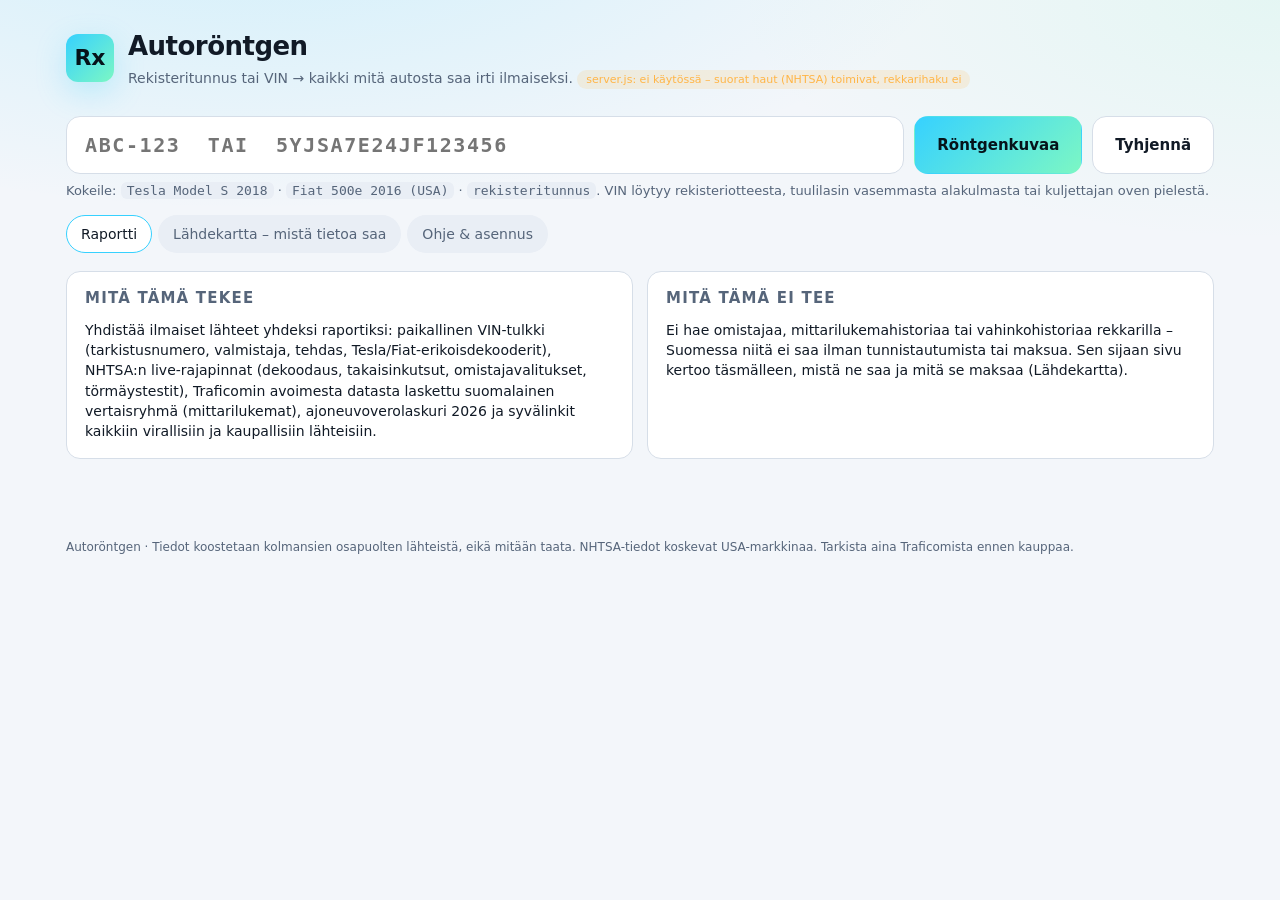
==== autotarkistus/index.html @ fd157806 "Lisää Autoröntgen: rekkari/VIN-pohjainen autotarkistustyökalu Yhden sivun HTML/JS-sovellus + riippuv" ====
<!doctype html>
<html lang="fi">
<head>
<meta charset="utf-8">
<meta name="viewport" content="width=device-width,initial-scale=1">
<title>Autoröntgen</title>
<meta name="description" content="Rekisteritunnus- ja VIN-pohjainen autotarkistus: VIN-dekoodaus, takaisinkutsut, omistajavalitukset, vertaisryhmätilasto ja verolaskuri.">
<link rel="stylesheet" href="css/style.css">
<link rel="icon" href="data:image/svg+xml,<svg xmlns='http://www.w3.org/2000/svg' viewBox='0 0 100 100'><rect width='100' height='100' rx='20' fill='%2336d1ff'/><text x='50' y='68' font-size='54' text-anchor='middle' font-family='sans-serif' font-weight='700' fill='%2306131a'>Rx</text></svg>">
</head>
<body>
<header>
  <div class="brand">
    <div class="logo">Rx</div>
    <div>
      <h1>Autoröntgen</h1>
      <p>Rekisteritunnus tai VIN → kaikki mitä autosta saa irti ilmaiseksi. <span id="proxy" class="st">tarkistetaan…</span></p>
    </div>
  </div>
</header>
<main>
  <form id="form" class="search" autocomplete="off">
    <input id="q" name="q" placeholder="ABC-123  tai  5YJSA7E24JF123456" spellcheck="false" aria-label="Rekisteritunnus tai VIN">
    <button class="btn" type="submit">Röntgenkuvaa</button>
    <button class="btn secondary" type="button" id="clear">Tyhjennä</button>
  </form>
  <p class="hint">Kokeile: <code data-example="5YJSA1E2XJF000001" role="button">Tesla Model S 2018</code> · <code data-example="3C3CFFGE9GT000001" role="button">Fiat 500e 2016 (USA)</code> · <code data-example="ABC-123" role="button">rekisteritunnus</code>. VIN löytyy rekisteriotteesta, tuulilasin vasemmasta alakulmasta tai kuljettajan oven pielestä.</p>

  <div class="tabs">
    <span class="tab active" data-tab="report">Raportti</span>
    <span class="tab" data-tab="sources">Lähdekartta – mistä tietoa saa</span>
    <span class="tab" data-tab="help">Ohje &amp; asennus</span>
  </div>

  <section data-view="report">
    <div id="results" hidden>
      <h2 id="title" style="margin:0;font-size:28px;letter-spacing:-.02em"></h2>
      <div id="sub" class="num" style="color:var(--muted);margin-bottom:10px"></div>
      <div class="toolbar">
        <button class="btn secondary" id="print" type="button">Tulosta / PDF</button>
        <button class="btn secondary" id="json" type="button">Lataa JSON</button>
        <button class="btn secondary" id="share" type="button">Kopioi linkki</button>
      </div>
      <div class="grid">
        <div class="card span2" id="risk"></div>
        <div class="card" id="local"></div>
        <div class="card" id="nhtsa"></div>
        <div class="card" id="reg"></div>
        <div class="card" id="manual"></div>
        <div class="card" id="recalls"></div>
        <div class="card" id="complaints"></div>
        <div class="card" id="peer"></div>
        <div class="card" id="tax"></div>
        <div class="card" id="ratings"></div>
        <div class="card" id="issues"></div>
        <div class="card span2" id="links"></div>
      </div>
    </div>
    <div id="intro" class="grid" style="margin-top:4px">
      <div class="card"><h2>Mitä tämä tekee</h2><p style="font-size:14px;margin:0">Yhdistää ilmaiset lähteet yhdeksi raportiksi: paikallinen VIN-tulkki (tarkistusnumero, valmistaja, tehdas, Tesla/Fiat-erikoisdekooderit), NHTSA:n live-rajapinnat (dekoodaus, takaisinkutsut, omistajavalitukset, törmäystestit), Traficomin avoimesta datasta laskettu suomalainen vertaisryhmä (mittarilukemat), ajoneuvoverolaskuri 2026 ja syvälinkit kaikkiin virallisiin ja kaupallisiin lähteisiin.</p></div>
      <div class="card"><h2>Mitä tämä ei tee</h2><p style="font-size:14px;margin:0">Ei hae omistajaa, mittarilukemahistoriaa tai vahinkohistoriaa rekkarilla – Suomessa niitä ei saa ilman tunnistautumista tai maksua. Sen sijaan sivu kertoo täsmälleen, mistä ne saa ja mitä se maksaa (Lähdekartta).</p></div>
    </div>
  </section>

  <section data-view="sources" hidden>
    <div class="card"><h2>Kaikki kolot</h2>
      <p style="font-size:14px;color:var(--muted);margin:0 0 10px">Tila "ei testattu" tarkoittaa, että osoite/rajapinta perustuu julkisiin kuvauksiin eikä sitä ajettu tämän työkalun rakennusympäristöstä (verkko rajoitettu). Linkit on silti rakennettu niin, että ne vievät oikeaan palveluun.</p>
      <div id="sources" style="overflow:auto"></div>
    </div>
  </section>

  <section data-view="help" hidden>
    <div class="grid">
      <div class="card"><h2>Käyttö ilman asennusta</h2><p style="font-size:14px">Avaa <code>index.html</code> selaimessa. VIN-tulkki, verolaskuri, muistilistat ja linkit toimivat. NHTSA-haut toimivat jos rajapinta sallii selainhaun (CORS); muuten käytä palvelinta.</p></div>
      <div class="card"><h2>Palvelin (suositus)</h2><pre style="font-size:13px;background:var(--panel2);padding:10px;border-radius:8px;overflow:auto">cd autotarkistus
node server.js            # http://localhost:8787
node server.js --port 80  # muu portti</pre><p style="font-size:14px">Ei riippuvuuksia, Node 18+. Proxyttaa NHTSA-haut (ei CORS-ongelmia), välimuistittaa tunniksi ja yrittää rekisteritunnushakua kaupallisista varaosahauista.</p></div>
      <div class="card"><h2>Vertaisryhmätilasto</h2><pre style="font-size:13px;background:var(--panel2);padding:10px;border-radius:8px;overflow:auto">python3 tools/build_peer_stats.py /polku/TieliikenneAvoinData.csv
# → data/peer_stats.json</pre><p style="font-size:14px">Lataa Traficomin ajoneuvokannan avoin data (zip, ~1 GB CSV) avoindata.fi:stä. Skripti laskee merkki/malli/vuosi-ryhmittäin mittarilukeman mediaanin ja kvartiilit.</p></div>
      <div class="card"><h2>Ostajan protokolla</h2><ol style="font-size:14px;padding-left:18px;margin:0"><li>Syötä VIN tänne → punaiset liput, takaisinkutsut, tunnetut viat.</li><li>Traficom Oma asiointi (ilmainen): tekniset tiedot, vero maksettu?, katsastus voimassa?, liikennekäytössä?</li><li>Traficomista maksullinen historia (mittarilukemat katsastuksissa) jos km vaikuttaa vähäiseltä.</li><li>Tuontiauto: autoveropäätös vero.fi + CARFAX/carVertical.</li><li>Tesla: Teslan VIN-takaisinkutsuhaku + huoltohistoria appista; Fiat 500e: akun SOH OBD:llä.</li><li>Koeajo ja katsastusaseman kuntotarkastus (80–150 €).</li></ol></div>
    </div>
  </section>
</main>
<footer>Autoröntgen · Tiedot koostetaan kolmansien osapuolten lähteistä, eikä mitään taata. NHTSA-tiedot koskevat USA-markkinaa. Tarkista aina Traficomista ennen kauppaa.</footer>
<script src="js/vin.js"></script>
<script src="js/sources.js"></script>
<script src="js/app.js"></script>
</body>
</html>
---- autotarkistus/css/style.css ----
:root{
  --bg:#0b0f14;--bg2:#111822;--panel:#141d29;--panel2:#1a2534;--line:#223042;--text:#e6edf3;--muted:#8b9bb0;
  --accent:#36d1ff;--accent2:#7cf7c4;--warn:#ffb547;--bad:#ff5d73;--ok:#4ade80;--chip:#1f2c3d;
  --mono:ui-monospace,SFMono-Regular,Menlo,Consolas,monospace;--sans:Inter,system-ui,-apple-system,"Segoe UI",Roboto,sans-serif;
  --r:14px;
}
@media (prefers-color-scheme: light){:root:not([data-theme="dark"]){
  --bg:#f3f6fa;--bg2:#e9eef5;--panel:#ffffff;--panel2:#f3f6fa;--line:#d6dee8;--text:#111a26;--muted:#56657a;--chip:#e9eef5;}}
*{box-sizing:border-box}
html,body{margin:0;background:var(--bg);color:var(--text);font-family:var(--sans);line-height:1.45}
body{background:radial-gradient(1200px 500px at 20% -10%,rgba(54,209,255,.18),transparent 60%),radial-gradient(900px 400px at 100% 0,rgba(124,247,196,.12),transparent 60%),var(--bg);min-height:100vh}
a{color:var(--accent)}
header{padding:28px 16px 10px;max-width:1180px;margin:0 auto}
.brand{display:flex;align-items:center;gap:14px}
.brand .logo{width:48px;height:48px;border-radius:12px;background:linear-gradient(135deg,var(--accent),var(--accent2));display:grid;place-items:center;color:#06131a;font-weight:800;font-size:22px;box-shadow:0 10px 30px rgba(54,209,255,.25)}
.brand h1{margin:0;font-size:26px;letter-spacing:-.02em}
.brand p{margin:2px 0 0;color:var(--muted);font-size:14px}
main{max-width:1180px;margin:0 auto;padding:0 16px 60px}
.search{display:flex;gap:10px;margin:18px 0 8px;flex-wrap:wrap}
.search input{flex:1 1 320px;font:600 20px var(--mono);letter-spacing:.08em;padding:16px 18px;border-radius:var(--r);border:1px solid var(--line);background:var(--panel);color:var(--text);text-transform:uppercase;outline:none}
.search input:focus{border-color:var(--accent);box-shadow:0 0 0 3px rgba(54,209,255,.2)}
.btn{font:600 15px var(--sans);padding:14px 22px;border-radius:var(--r);border:1px solid transparent;background:linear-gradient(135deg,var(--accent),var(--accent2));color:#06131a;cursor:pointer}
.btn.secondary{background:var(--panel);color:var(--text);border-color:var(--line)}
.btn:disabled{opacity:.5;cursor:default}
.hint{color:var(--muted);font-size:13px;margin:0 0 14px}
.hint code{font-family:var(--mono);background:var(--chip);padding:1px 6px;border-radius:6px}
.tabs{display:flex;gap:6px;margin:14px 0 18px;flex-wrap:wrap}
.tab{padding:8px 14px;border-radius:999px;background:var(--chip);color:var(--muted);cursor:pointer;font-size:14px;border:1px solid transparent}
.tab.active{color:var(--text);border-color:var(--accent);background:var(--panel)}
.grid{display:grid;grid-template-columns:repeat(auto-fit,minmax(320px,1fr));gap:14px}
.card{background:var(--panel);border:1px solid var(--line);border-radius:var(--r);padding:16px 18px;position:relative;overflow:hidden}
.card.span2{grid-column:1/-1}
.card h2{margin:0 0 10px;font-size:15px;text-transform:uppercase;letter-spacing:.08em;color:var(--muted);display:flex;align-items:center;gap:8px}
.card h2 .st{margin-left:auto}
.kv{display:grid;grid-template-columns:minmax(120px,38%) 1fr;gap:6px 12px;font-size:14px}
.kv dt{color:var(--muted)}.kv dd{margin:0;word-break:break-word}
.kv dd b{font-family:var(--mono);font-weight:600}
.st{font-size:11px;padding:3px 9px;border-radius:999px;background:var(--chip);color:var(--muted);text-transform:none;letter-spacing:0;white-space:nowrap}
.st.ok{background:rgba(74,222,128,.15);color:var(--ok)}.st.warn{background:rgba(255,181,71,.15);color:var(--warn)}
.st.bad{background:rgba(255,93,115,.15);color:var(--bad)}.st.live{background:rgba(54,209,255,.15);color:var(--accent)}
.flag{display:flex;gap:10px;align-items:flex-start;padding:10px 12px;border-radius:10px;margin:6px 0;font-size:14px;background:var(--panel2);border-left:3px solid var(--line)}
.flag.bad{border-left-color:var(--bad)}.flag.warn{border-left-color:var(--warn)}.flag.ok{border-left-color:var(--ok)}.flag.info{border-left-color:var(--accent)}
.flag .ic{font-size:16px;line-height:1.2}
.score{display:flex;align-items:center;gap:18px}
.gauge{width:110px;height:110px;border-radius:50%;display:grid;place-items:center;background:conic-gradient(var(--g,var(--ok)) calc(var(--p,0)*1%),var(--chip) 0);flex:none}
.gauge > div{width:84px;height:84px;border-radius:50%;background:var(--panel);display:grid;place-items:center;font:700 26px var(--mono)}
.list{list-style:none;margin:0;padding:0;font-size:14px}
.list li{padding:8px 0;border-bottom:1px solid var(--line)}
.list li:last-child{border:0}
.list small{color:var(--muted);display:block}
.links a{display:inline-flex;align-items:center;gap:6px;margin:4px 6px 4px 0;padding:7px 11px;border-radius:999px;background:var(--chip);color:var(--text);text-decoration:none;font-size:13px;border:1px solid transparent}
.links a:hover{border-color:var(--accent)}
.links a .st{margin-left:2px}
form.manual{display:grid;grid-template-columns:repeat(auto-fit,minmax(140px,1fr));gap:8px;font-size:13px}
form.manual label{display:flex;flex-direction:column;gap:3px;color:var(--muted)}
form.manual input,form.manual select{padding:8px 10px;border-radius:8px;border:1px solid var(--line);background:var(--panel2);color:var(--text);font:14px var(--sans)}
.empty{color:var(--muted);font-size:14px;padding:6px 0}
.spin{display:inline-block;width:14px;height:14px;border:2px solid var(--line);border-top-color:var(--accent);border-radius:50%;animation:sp .8s linear infinite;vertical-align:-2px}
@keyframes sp{to{transform:rotate(360deg)}}
table.src{width:100%;border-collapse:collapse;font-size:13px}
table.src th,table.src td{text-align:left;padding:9px 8px;border-bottom:1px solid var(--line);vertical-align:top}
table.src th{color:var(--muted);font-weight:600;text-transform:uppercase;font-size:11px;letter-spacing:.06em}
table.src tr.group td{background:var(--panel2);font-weight:700;color:var(--accent)}
.bar{height:10px;background:var(--chip);border-radius:6px;position:relative;margin:8px 0 2px}
.bar .rng{position:absolute;top:0;bottom:0;background:rgba(54,209,255,.35);border-radius:6px}
.bar .med{position:absolute;top:-3px;width:2px;height:16px;background:var(--accent)}
.bar .you{position:absolute;top:-5px;width:4px;height:20px;background:var(--warn);border-radius:2px}
.axis{display:flex;justify-content:space-between;color:var(--muted);font-size:11px;font-family:var(--mono)}
footer{max-width:1180px;margin:0 auto;padding:20px 16px;color:var(--muted);font-size:12px}
.toolbar{display:flex;gap:8px;flex-wrap:wrap;margin:6px 0 16px}
.toolbar .btn{padding:9px 14px;font-size:13px}
.num{font-family:var(--mono)}
details summary{cursor:pointer;color:var(--muted);font-size:13px}
.taxout{display:grid;grid-template-columns:1fr auto;gap:4px 14px;font-size:14px;margin-top:8px}
.taxout .num{text-align:right}
.taxout .total{font-weight:700;border-top:1px solid var(--line);padding-top:6px}
@media print{body{background:#fff;color:#000}.search,.tabs,.toolbar,.btn,footer{display:none!important}.card{break-inside:avoid;border-color:#ccc}}
@media (max-width:600px){.brand h1{font-size:20px}.kv{grid-template-columns:1fr}.kv dt{margin-top:6px}}
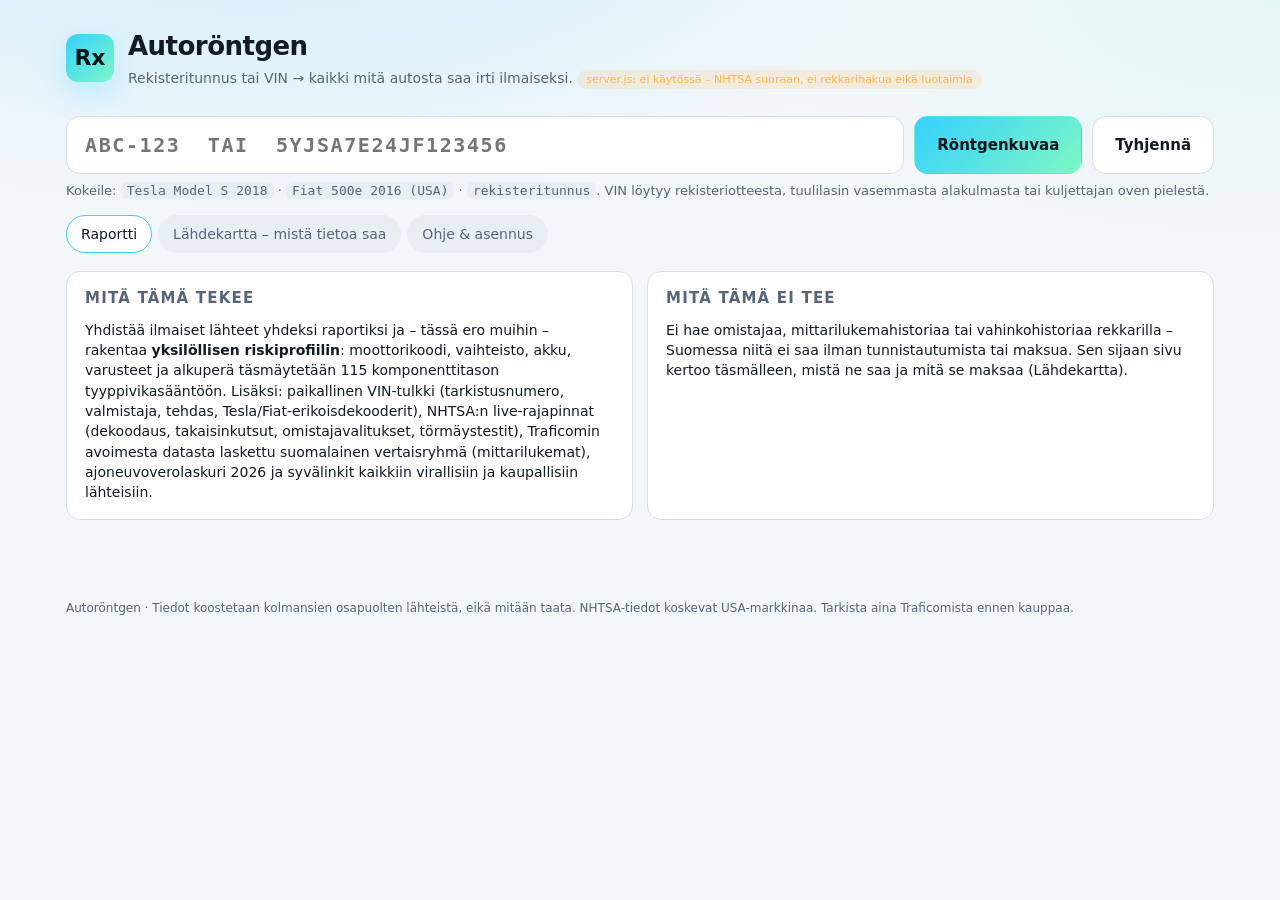
==== commit e11ce791: "Autoröntgen: yksilöllinen riskiprofiili, onnettomuus- ja kuvahaut, katsastushistoria, avoimen datan " ====
--- a/autotarkistus/index.html
+++ b/autotarkistus/index.html
@@ -4,7 +4,7 @@
 <meta charset="utf-8">
 <meta name="viewport" content="width=device-width,initial-scale=1">
 <title>Autoröntgen</title>
-<meta name="description" content="Rekisteritunnus- ja VIN-pohjainen autotarkistus: VIN-dekoodaus, takaisinkutsut, omistajavalitukset, vertaisryhmätilasto ja verolaskuri.">
+<meta name="description" content="Rekisteritunnus- ja VIN-pohjainen autotarkistus: yksilöllinen riskiprofiili (moottorikoodi, vaihteisto, akku, varusteet), onnettomuus- ja huutokauppa-arkistohaut, katsastushistoria, NHTSA-data, vertaisryhmätilasto ja verolaskuri.">
 <link rel="stylesheet" href="css/style.css">
 <link rel="icon" href="data:image/svg+xml,<svg xmlns='http://www.w3.org/2000/svg' viewBox='0 0 100 100'><rect width='100' height='100' rx='20' fill='%2336d1ff'/><text x='50' y='68' font-size='54' text-anchor='middle' font-family='sans-serif' font-weight='700' fill='%2306131a'>Rx</text></svg>">
 </head>
@@ -43,21 +43,24 @@
       </div>
       <div class="grid">
         <div class="card span2" id="risk"></div>
+        <div class="card span2" id="profile"></div>
         <div class="card" id="local"></div>
         <div class="card" id="nhtsa"></div>
         <div class="card" id="reg"></div>
-        <div class="card" id="manual"></div>
+        <div class="card span2" id="manual"></div>
+        <div class="card span2" id="accident"></div>
+        <div class="card" id="inspection"></div>
+        <div class="card" id="fingerprint"></div>
         <div class="card" id="recalls"></div>
         <div class="card" id="complaints"></div>
         <div class="card" id="peer"></div>
         <div class="card" id="tax"></div>
         <div class="card" id="ratings"></div>
-        <div class="card" id="issues"></div>
         <div class="card span2" id="links"></div>
       </div>
     </div>
     <div id="intro" class="grid" style="margin-top:4px">
-      <div class="card"><h2>Mitä tämä tekee</h2><p style="font-size:14px;margin:0">Yhdistää ilmaiset lähteet yhdeksi raportiksi: paikallinen VIN-tulkki (tarkistusnumero, valmistaja, tehdas, Tesla/Fiat-erikoisdekooderit), NHTSA:n live-rajapinnat (dekoodaus, takaisinkutsut, omistajavalitukset, törmäystestit), Traficomin avoimesta datasta laskettu suomalainen vertaisryhmä (mittarilukemat), ajoneuvoverolaskuri 2026 ja syvälinkit kaikkiin virallisiin ja kaupallisiin lähteisiin.</p></div>
+      <div class="card"><h2>Mitä tämä tekee</h2><p style="font-size:14px;margin:0">Yhdistää ilmaiset lähteet yhdeksi raportiksi ja – tässä ero muihin – rakentaa <b>yksilöllisen riskiprofiilin</b>: moottorikoodi, vaihteisto, akku, varusteet ja alkuperä täsmäytetään 115 komponenttitason tyyppivikasääntöön. Lisäksi: paikallinen VIN-tulkki (tarkistusnumero, valmistaja, tehdas, Tesla/Fiat-erikoisdekooderit), NHTSA:n live-rajapinnat (dekoodaus, takaisinkutsut, omistajavalitukset, törmäystestit), Traficomin avoimesta datasta laskettu suomalainen vertaisryhmä (mittarilukemat), ajoneuvoverolaskuri 2026 ja syvälinkit kaikkiin virallisiin ja kaupallisiin lähteisiin.</p></div>
       <div class="card"><h2>Mitä tämä ei tee</h2><p style="font-size:14px;margin:0">Ei hae omistajaa, mittarilukemahistoriaa tai vahinkohistoriaa rekkarilla – Suomessa niitä ei saa ilman tunnistautumista tai maksua. Sen sijaan sivu kertoo täsmälleen, mistä ne saa ja mitä se maksaa (Lähdekartta).</p></div>
     </div>
   </section>
@@ -84,6 +87,7 @@
 <footer>Autoröntgen · Tiedot koostetaan kolmansien osapuolten lähteistä, eikä mitään taata. NHTSA-tiedot koskevat USA-markkinaa. Tarkista aina Traficomista ennen kauppaa.</footer>
 <script src="js/vin.js"></script>
 <script src="js/sources.js"></script>
+<script src="js/issues_db.js"></script>
 <script src="js/app.js"></script>
 </body>
 </html>
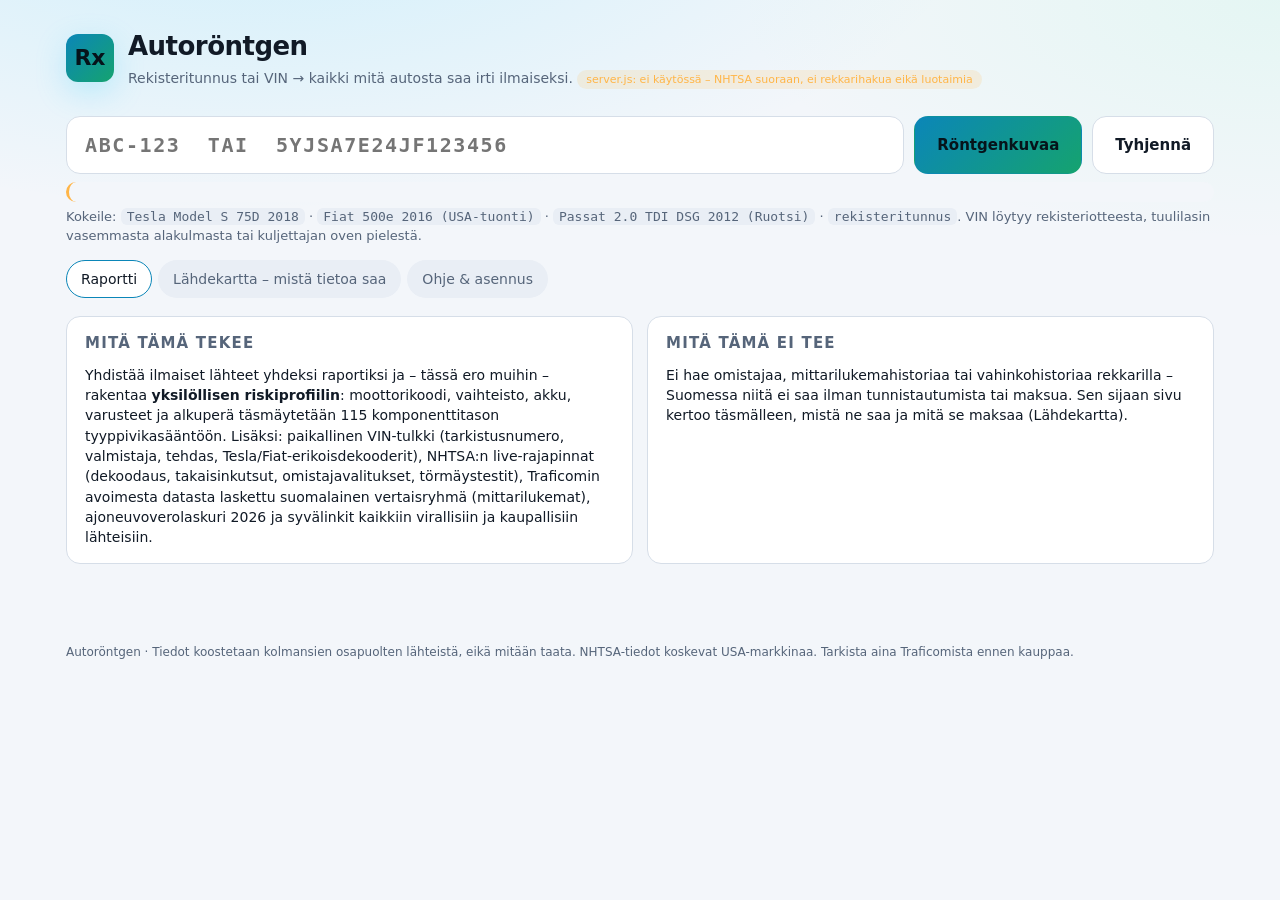
==== commit 11e97d82: "Autoröntgen: demotila ja yhden tiedoston demo - js/demo.js: esimerkkidata (NHTSA-muotoinen dekoodaus" ====
--- a/autotarkistus/index.html
+++ b/autotarkistus/index.html
@@ -24,7 +24,8 @@
     <button class="btn" type="submit">Röntgenkuvaa</button>
     <button class="btn secondary" type="button" id="clear">Tyhjennä</button>
   </form>
-  <p class="hint">Kokeile: <code data-example="5YJSA1E2XJF000001" role="button">Tesla Model S 2018</code> · <code data-example="3C3CFFGE9GT000001" role="button">Fiat 500e 2016 (USA)</code> · <code data-example="ABC-123" role="button">rekisteritunnus</code>. VIN löytyy rekisteriotteesta, tuulilasin vasemmasta alakulmasta tai kuljettajan oven pielestä.</p>
+  <div id="demobanner" class="flag warn" hidden></div>
+  <p class="hint">Kokeile: <code data-example="tesla" role="button">Tesla Model S 75D 2018</code> · <code data-example="fiat" role="button">Fiat 500e 2016 (USA-tuonti)</code> · <code data-example="passat" role="button">Passat 2.0 TDI DSG 2012 (Ruotsi)</code> · <code data-example="plate" role="button">rekisteritunnus</code>. VIN löytyy rekisteriotteesta, tuulilasin vasemmasta alakulmasta tai kuljettajan oven pielestä.</p>
 
   <div class="tabs">
     <span class="tab active" data-tab="report">Raportti</span>
--- a/autotarkistus/css/style.css
+++ b/autotarkistus/css/style.css
@@ -2,20 +2,22 @@
   --bg:#0b0f14;--bg2:#111822;--panel:#141d29;--panel2:#1a2534;--line:#223042;--text:#e6edf3;--muted:#8b9bb0;
   --accent:#36d1ff;--accent2:#7cf7c4;--warn:#ffb547;--bad:#ff5d73;--ok:#4ade80;--chip:#1f2c3d;
   --mono:ui-monospace,SFMono-Regular,Menlo,Consolas,monospace;--sans:Inter,system-ui,-apple-system,"Segoe UI",Roboto,sans-serif;
-  --r:14px;
+  --r:14px;color-scheme:dark;
 }
-@media (prefers-color-scheme: light){:root:not([data-theme="dark"]){
-  --bg:#f3f6fa;--bg2:#e9eef5;--panel:#ffffff;--panel2:#f3f6fa;--line:#d6dee8;--text:#111a26;--muted:#56657a;--chip:#e9eef5;}}
+@media (prefers-color-scheme: light){:root:not([data-theme="dark"]){--bg:#f3f6fa;--bg2:#e9eef5;--panel:#ffffff;--panel2:#f3f6fa;--line:#d6dee8;--text:#111a26;--muted:#56657a;--chip:#e9eef5;--accent:#0b86b8;--accent2:#15a36f;color-scheme:light}}
+:root[data-theme="light"]{--bg:#f3f6fa;--bg2:#e9eef5;--panel:#ffffff;--panel2:#f3f6fa;--line:#d6dee8;--text:#111a26;--muted:#56657a;--chip:#e9eef5;--accent:#0b86b8;--accent2:#15a36f;color-scheme:light}
 *{box-sizing:border-box}
 html,body{margin:0;background:var(--bg);color:var(--text);font-family:var(--sans);line-height:1.45}
 body{background:radial-gradient(1200px 500px at 20% -10%,rgba(54,209,255,.18),transparent 60%),radial-gradient(900px 400px at 100% 0,rgba(124,247,196,.12),transparent 60%),var(--bg);min-height:100vh}
 a{color:var(--accent)}
-header{padding:28px 16px 10px;max-width:1180px;margin:0 auto}
+header{padding-block:28px 10px;padding-left:max(16px,env(safe-area-inset-left,0px));padding-right:max(16px,env(safe-area-inset-right,0px));max-width:1180px;margin:0 auto}
 .brand{display:flex;align-items:center;gap:14px}
+.search input{min-width:0}
 .brand .logo{width:48px;height:48px;border-radius:12px;background:linear-gradient(135deg,var(--accent),var(--accent2));display:grid;place-items:center;color:#06131a;font-weight:800;font-size:22px;box-shadow:0 10px 30px rgba(54,209,255,.25)}
 .brand h1{margin:0;font-size:26px;letter-spacing:-.02em}
 .brand p{margin:2px 0 0;color:var(--muted);font-size:14px}
-main{max-width:1180px;margin:0 auto;padding:0 16px 60px}
+main{max-width:1180px;margin:0 auto;padding-block:0 60px;padding-left:max(16px,env(safe-area-inset-left,0px));padding-right:max(16px,env(safe-area-inset-right,0px))}
+.card,.grid>*{min-width:0}
 .search{display:flex;gap:10px;margin:18px 0 8px;flex-wrap:wrap}
 .search input{flex:1 1 320px;font:600 20px var(--mono);letter-spacing:.08em;padding:16px 18px;border-radius:var(--r);border:1px solid var(--line);background:var(--panel);color:var(--text);text-transform:uppercase;outline:none}
 .search input:focus{border-color:var(--accent);box-shadow:0 0 0 3px rgba(54,209,255,.2)}
@@ -66,7 +68,7 @@
 .bar .med{position:absolute;top:-3px;width:2px;height:16px;background:var(--accent)}
 .bar .you{position:absolute;top:-5px;width:4px;height:20px;background:var(--warn);border-radius:2px}
 .axis{display:flex;justify-content:space-between;color:var(--muted);font-size:11px;font-family:var(--mono)}
-footer{max-width:1180px;margin:0 auto;padding:20px 16px;color:var(--muted);font-size:12px}
+footer{max-width:1180px;margin:0 auto;padding-block:20px;padding-left:max(16px,env(safe-area-inset-left,0px));padding-right:max(16px,env(safe-area-inset-right,0px));color:var(--muted);font-size:12px}
 .toolbar{display:flex;gap:8px;flex-wrap:wrap;margin:6px 0 16px}
 .toolbar .btn{padding:9px 14px;font-size:13px}
 .num{font-family:var(--mono)}
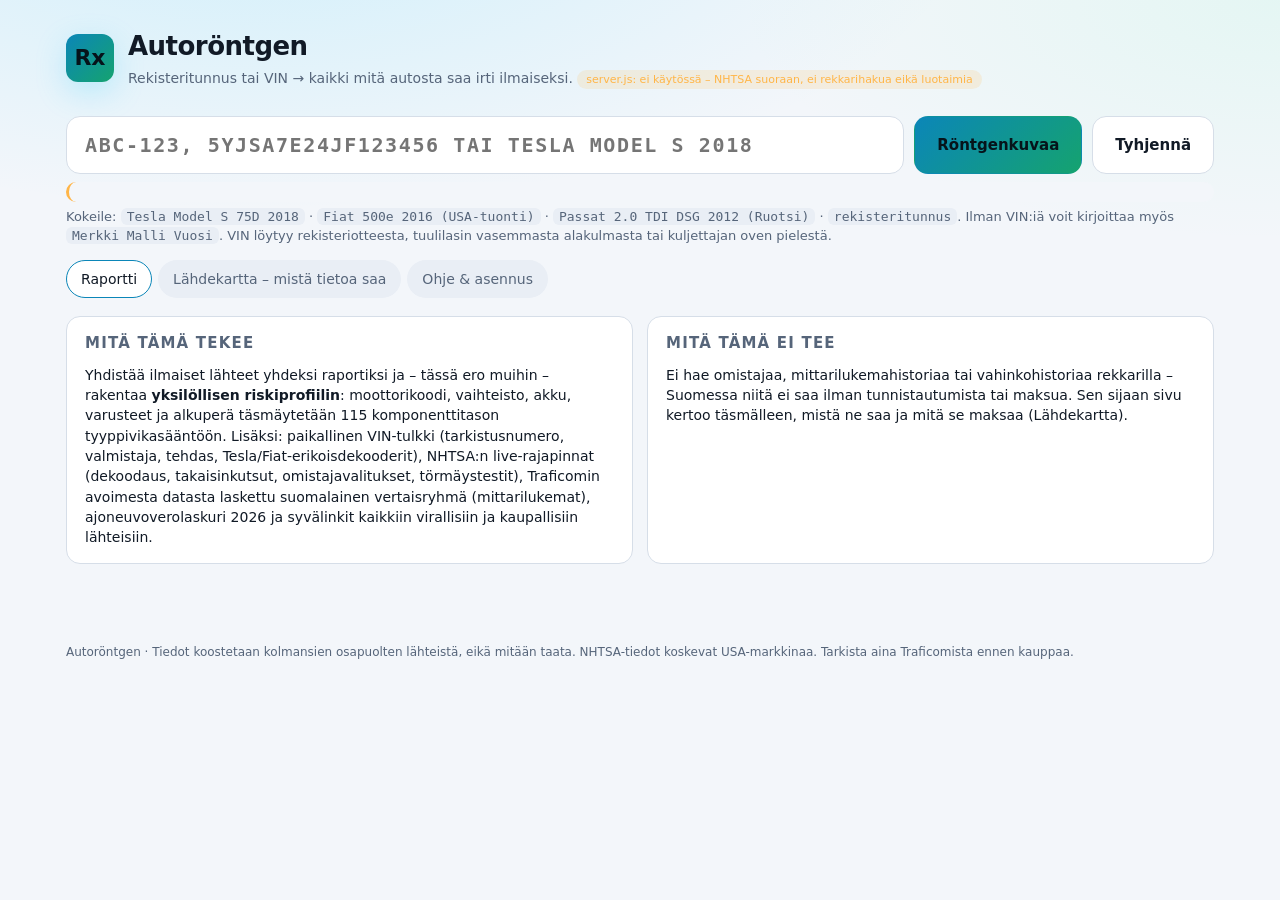
==== commit fc8443e6: "Autoröntgen: merkki/malli/vuosi-haku ja valitusten versioyhdistely - Hakukenttä hyväksyy myös muodon" ====
--- a/autotarkistus/index.html
+++ b/autotarkistus/index.html
@@ -20,12 +20,12 @@
 </header>
 <main>
   <form id="form" class="search" autocomplete="off">
-    <input id="q" name="q" placeholder="ABC-123  tai  5YJSA7E24JF123456" spellcheck="false" aria-label="Rekisteritunnus tai VIN">
+    <input id="q" name="q" placeholder="ABC-123, 5YJSA7E24JF123456 tai Tesla Model S 2018" spellcheck="false" aria-label="Rekisteritunnus, VIN tai merkki malli vuosi">
     <button class="btn" type="submit">Röntgenkuvaa</button>
     <button class="btn secondary" type="button" id="clear">Tyhjennä</button>
   </form>
   <div id="demobanner" class="flag warn" hidden></div>
-  <p class="hint">Kokeile: <code data-example="tesla" role="button">Tesla Model S 75D 2018</code> · <code data-example="fiat" role="button">Fiat 500e 2016 (USA-tuonti)</code> · <code data-example="passat" role="button">Passat 2.0 TDI DSG 2012 (Ruotsi)</code> · <code data-example="plate" role="button">rekisteritunnus</code>. VIN löytyy rekisteriotteesta, tuulilasin vasemmasta alakulmasta tai kuljettajan oven pielestä.</p>
+  <p class="hint">Kokeile: <code data-example="tesla" role="button">Tesla Model S 75D 2018</code> · <code data-example="fiat" role="button">Fiat 500e 2016 (USA-tuonti)</code> · <code data-example="passat" role="button">Passat 2.0 TDI DSG 2012 (Ruotsi)</code> · <code data-example="plate" role="button">rekisteritunnus</code>. Ilman VIN:iä voit kirjoittaa myös <code>Merkki Malli Vuosi</code>. VIN löytyy rekisteriotteesta, tuulilasin vasemmasta alakulmasta tai kuljettajan oven pielestä.</p>
 
   <div class="tabs">
     <span class="tab active" data-tab="report">Raportti</span>
